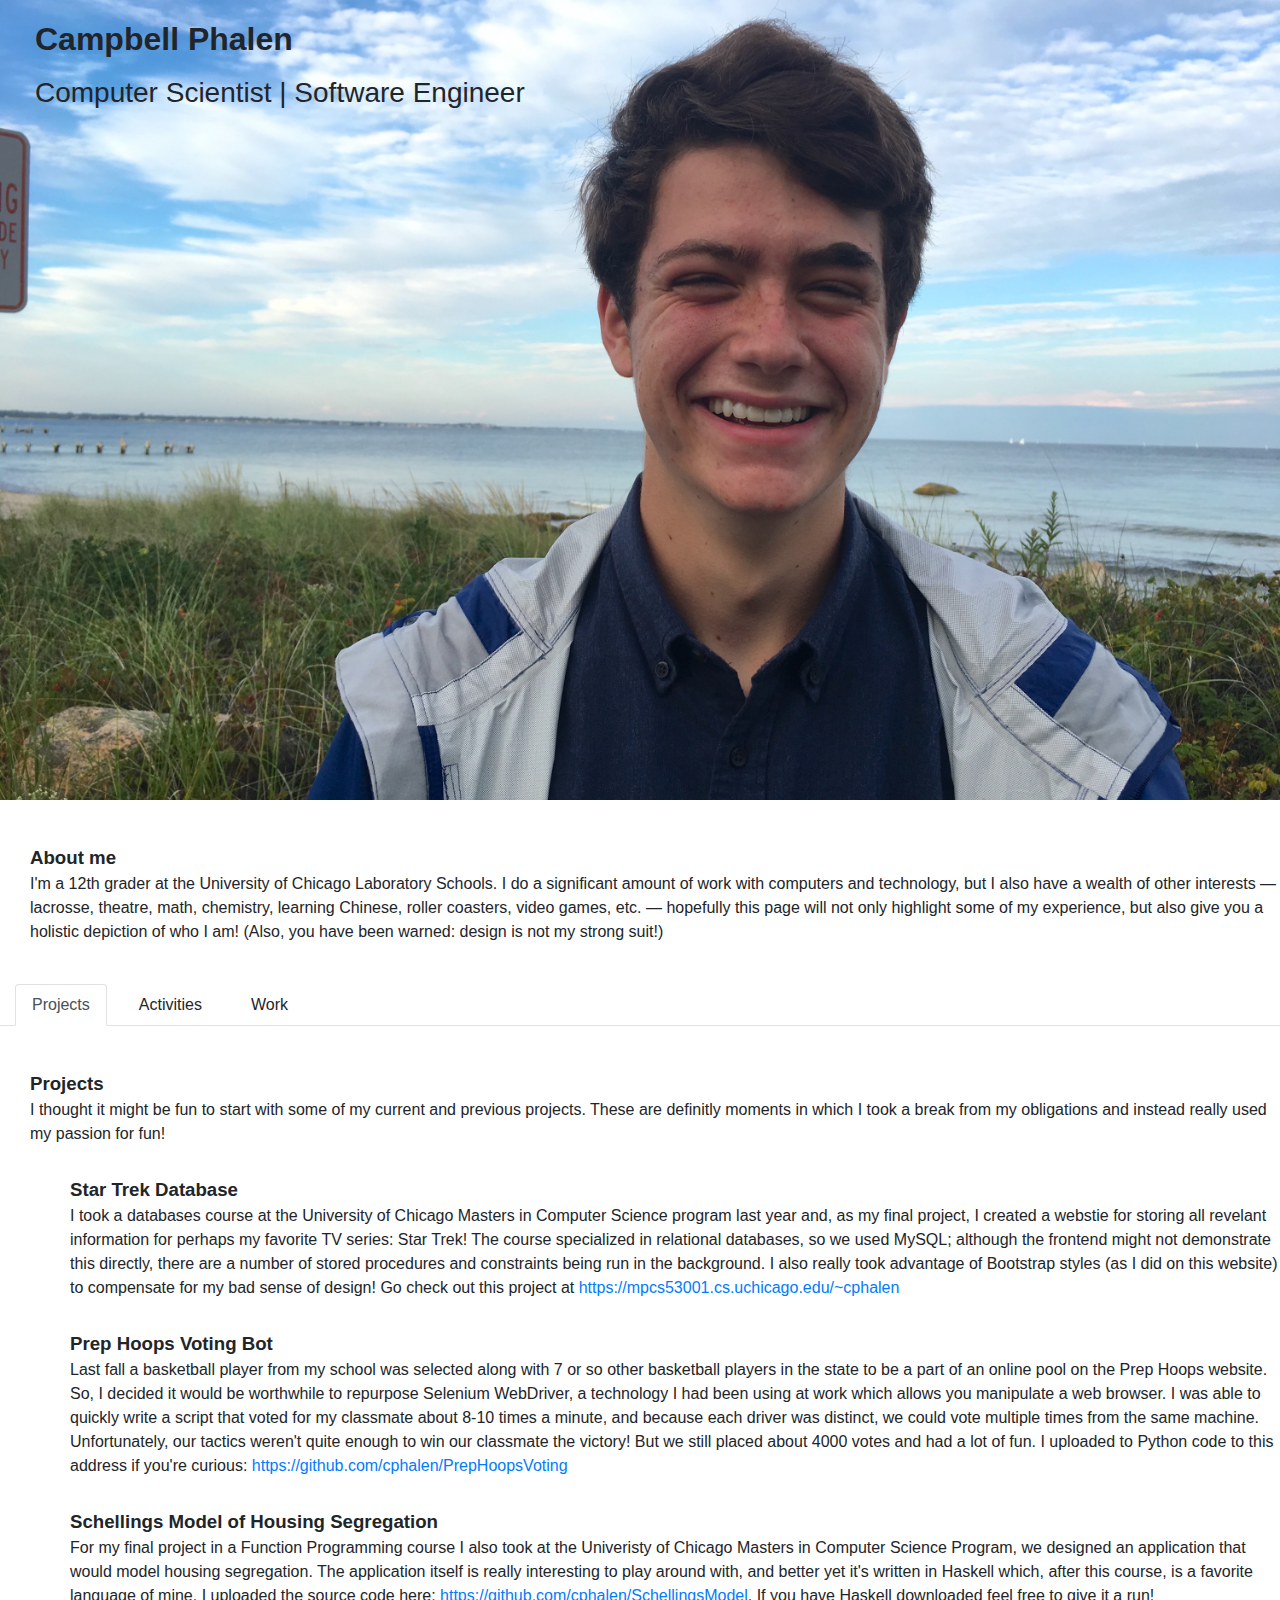
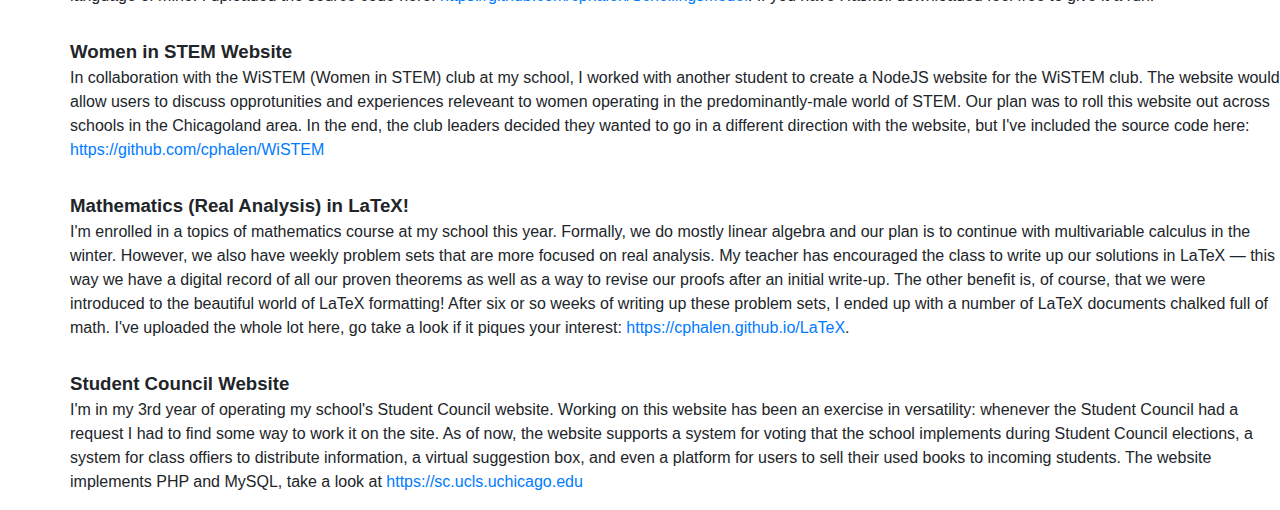
==== index.html @ 5c4080af "Update index.html" ====
<!DOCTYPE html>
<head>
    <link rel="stylesheet" type="text/css" href="./src/styles/css/main.css">
    <!-- Boostrap CDN -->
    <link rel="stylesheet" href="https://maxcdn.bootstrapcdn.com/bootstrap/4.0.0/css/bootstrap.min.css" integrity="sha384-Gn5384xqQ1aoWXA+058RXPxPg6fy4IWvTNh0E263XmFcJlSAwiGgFAW/dAiS6JXm" crossorigin="anonymous">
    <!-- Over-the-top favicon specifications -->
    <link rel="apple-touch-icon" sizes="57x57" href="src/images/favicon/apple-icon-57x57.png">
    <link rel="apple-touch-icon" sizes="60x60" href="src/images/favicon/apple-icon-60x60.png">
    <link rel="apple-touch-icon" sizes="72x72" href="src/images/favicon/apple-icon-72x72.png">
    <link rel="apple-touch-icon" sizes="76x76" href="src/images/favicon/apple-icon-76x76.png">
    <link rel="apple-touch-icon" sizes="114x114" href="src/images/favicon/apple-icon-114x114.png">
    <link rel="apple-touch-icon" sizes="120x120" href="src/images/favicon/apple-icon-120x120.png">
    <link rel="apple-touch-icon" sizes="144x144" href="src/images/favicon/apple-icon-144x144.png">
    <link rel="apple-touch-icon" sizes="152x152" href="src/images/favicon/apple-icon-152x152.png">
    <link rel="apple-touch-icon" sizes="180x180" href="src/images/favicon/apple-icon-180x180.png">
    <link rel="icon" type="image/png" sizes="192x192"  href="src/images/favicon/android-icon-192x192.png">
    <link rel="icon" type="image/png" sizes="32x32" href="src/images/favicon/favicon-32x32.png">
    <link rel="icon" type="image/png" sizes="96x96" href="src/images/favicon/favicon-96x96.png">
    <link rel="icon" type="image/png" sizes="16x16" href="src/images/favicon/favicon-16x16.png">
    <link rel="manifest" href="src/images/favicon/manifest.json">
    <meta name="msapplication-TileColor" content="#ffffff">
    <meta name="msapplication-TileImage" content="src/images/favicon/ms-icon-144x144.png">
    <meta name="theme-color" content="#ffffff">
    <title>Campbell Phalen</title>
</head>
<body>
    <section class="intro">
        <h2>Campbell Phalen</h2>
        <h3>Computer Scientist | Software Engineer</h3>
    </section>
    <br>
    <section class="bio">
        <header>About me</header>
        <p>I'm a 12th grader at the University of Chicago Laboratory Schools. I do a significant amount of work with computers and technology, but I also have a wealth of other interests &mdash; lacrosse, theatre, math, chemistry, learning Chinese, roller coasters, video games, etc. &mdash; hopefully this page will not only highlight some of my experience, but also give you a holistic depiction of who I am! (Also, you have been warned: design is not my strong suit!)</p>
    </section>
    <br>
    <ul class="nav nav-tabs">
        <li class="nav-item">
            <a class="nav-link active Projects-button" onclick="setState('Projects')">Projects</a>
        </li>
        <li class="nav-item">
            <a class="nav-link Activities-button" onclick="setState('Activities')">Activities</a>
        </li>
        <li class="nav-item">
            <a class="nav-link Work-button" onclick="setState('Work')">Work</a>
        </li>
    </ul>
    <br>
    <section class="Projects">
        <header>Projects</header>
        <p>I thought it might be fun to start with some of my current and previous projects. These are definitly moments in which I took a break from my obligations and instead really used my passion for fun!</p>
        <ul>
            <li>
                <header>Star Trek Database</header>
                <p>I took a databases course at the University of Chicago Masters in Computer Science program last year and, as my final project, I created a webstie for storing all revelant information for perhaps my favorite TV series: Star Trek! The course specialized in relational databases, so we used MySQL; although the frontend might not demonstrate this directly, there are a number of stored procedures and constraints being run in the background. I also really took advantage of Bootstrap styles (as I did on this website) to compensate for my bad sense of design! Go check out this project at <a href="http://mpcs53001.cs.uchicago.edu/~cphalen">https://mpcs53001.cs.uchicago.edu/~cphalen</a></p>
            </li>
            <li>
                <header>Prep Hoops Voting Bot</header>
                <p>Last fall a basketball player from my school was selected along with 7 or so other basketball players in the state to be a part of an online pool on the Prep Hoops website. So, I decided it would be worthwhile to repurpose Selenium WebDriver, a technology I had been using at work which allows you manipulate a web browser. I was able to quickly write a script that voted for my classmate about 8-10 times a minute, and because each driver was distinct, we could vote multiple times from the same machine. Unfortunately, our tactics weren't quite enough to win our classmate the victory! But we still placed about 4000 votes and had a lot of fun. I uploaded to Python code to this address if you're curious: <a href="https://github.com/cphalen/PrepHoopsVoting">https://github.com/cphalen/PrepHoopsVoting</a></p>
            </li>
            <li>
                <header>Schellings Model of Housing Segregation</header>
                <p>For my final project in a Function Programming course I also took at the Univeristy of Chicago Masters in Computer Science Program, we designed an application that would model housing segregation. The application itself is really interesting to play around with, and better yet it's written in Haskell which, after this course, is a favorite language of mine. I uploaded the source code here: <a href="https://github.com/cphalen/SchellingsModel">https://github.com/cphalen/SchellingsModel</a>. If you have Haskell downloaded feel free to give it a run!</p>
            </li>
            <li>
                <header>Women in STEM Website</header>
                <p>In collaboration with the WiSTEM (Women in STEM) club at my school, I worked with another student to create a NodeJS website for the WiSTEM club. The website would allow users to discuss opprotunities and experiences releveant to women operating in the predominantly-male world of STEM. Our plan was to roll this website out across schools in the Chicagoland area. In the end, the club leaders decided they wanted to go in a different direction with the website, but I've included the source code here: <a href="https://github.com/cphalen/WiSTEM">https://github.com/cphalen/WiSTEM</a></p>
            </li>
            <li>
                <header>Mathematics (Real Analysis) in LaTeX!</header>
                <p>I'm enrolled in a topics of mathematics course at my school this year. Formally, we do mostly linear algebra and our plan is to continue with multivariable calculus in the winter. However, we also have weekly problem sets that are more focused on real analysis. My teacher has encouraged the class to write up our solutions in LaTeX &mdash; this way we have a digital record of all our proven theorems as well as a way to revise our proofs after an initial write-up. The other benefit is, of course, that we were introduced to the beautiful world of LaTeX formatting! After six or so weeks of writing up these problem sets, I ended up with a number of LaTeX documents chalked full of math. I've uploaded the whole lot here, go take a look if it piques your interest: <a href="https://cphalen.github.io/LaTeX">https://cphalen.github.io/LaTeX</a>.</p>
            </li>
            <li>
                <header>Student Council Website</header>
                <p>I'm in my 3rd year of operating my school's Student Council website. Working on this website has been an exercise in versatility: whenever the Student Council had a request I had to find some way to work it on the site. As of now, the website supports a system for voting that the school implements during Student Council elections, a system for class offiers to distribute information, a virtual suggestion box, and even a platform for users to sell their used books to incoming students. The website implements PHP and MySQL, take a look at <a href="https://sc.ucls.uchicago.edu">https://sc.ucls.uchicago.edu</a></p>
            </li>
        </ul>
    </section>

    <section class="Activities">
        <header>Activities</header>
        <p>If you're interested in what I spend my time doing when I'm not in the classroom or in the office, here's a short rundown.</p>
        <ul>
            <li>
                <header>Lacorsse</header>
                <p>I've been a fairly serious lacrosse player since 2nd grade &mdash; that's 10+ years now! I played the sport for probably 4 years before realizing that I wanted to play the position of goalie. I think my interest in being a goalie started when my coach mentioend that it's a lot less running. What I hadn't realized at the time was that playing goalie in lacrosse is basically an open invitation to have rubber balls be thrown at you at 80 mph without altogether that much protection. I had a couple bouts where I thoguht maybe lacrosse goalie wasn't for me, but I'm really glad I stuck with it. Ever since I began high school I started playing with a fairly competitive team. The practices are held 90 minutes away from my home, but it's worth the drive to play with some of the best players in the state of Illinois. We travel nationally and try to make a name for lacrosse in the Midewst. I think easily my favorite part of the sport is plying with a group of really talanted kids who support one another on and off the field. I mean that quite literally: I've spend a lot of hours helping my teammates finish math homework and study for the ACT!</p>
            </li>
            <li>
                <header>Theatre</header>
                <p>Theatre isn't something people normally expect from me. I have a lot of basis in STEM in almost every faccet of my life, however the arts still hold a special place in my heart. I grew up watching my brother perform in shows, and I always just loved being in the theater. This is why I started lights crew in 6th grade. I had originally intended on acting, but I was too nervous. It took me up until junior year to actually step on stage. As an 11th grader I finally felt confident enough to perform, and I played the lead male role of Doctor Seward in Dracula. However, I don't want to undermine lights crew. If I had to pick, I would say lights crew is really what draws me to theatre. It's a trade I've had to develope over almost 6 years now, and it's something that's a really big part of my identity. I'm definitly not naturally gifted in the relam of design, but after numerous botched lighting designs and mistimed cues, I eventually found my way. Now, I'm one of the lights masters, and I am responsible for training a new generation of lights crew memebrs! All of which have quickly become more talanted than I!</p>
            </li>
            <li>
                <header>Movies</header>
                <p>I know this isn't quite an activity, but I don't think anyone could truly know me if they didn't have first hand experience with my passion for (both good and bad) filmmaking. I've never made my own movies, but I have always had a lot of respect for people who do. I think the medium is a really real and visceral way to protray experiences, emotions, and memories. I've collected a number of miscellaneous quotes from who-knows how many movies over the years. Some of my favorite are 2009's Star Trek when Captain Pike tells Kirk "your father was the captain of a starship for 10 minutes and saved 700 lives, I dare you to do better" or in The Immitation Game when Joan Clarke tells Allen Turing "if you wish you could have been normal... I can promise you I do not. The world is an infinitely better place precisely because you weren't." I've managed to place nerdy references to HAL 9000, Morpheus, Cobb and others all throughout my life &mdash; I simply wouldn't have it any other way!</p>
            </li>
        </ul>
    </section>

    <section class="Work">
        <header>Work</header>
        <p>I would just like to underscore a few of my working experiences! I've worked with a number of really interesting people a couple of really interesting places. If you'd like more of a "TL;DR" you can absolutely take a look at my resume (formatted in LaTeX!): <a href="https://cphalen.github.io/resume.pdf">https://cphalen.github.io/resume.pdf</a></p>
        <ul>
            <li>
                <header>Citadel, LLC</header>
                <p>I was a software engineering intern for two consecutive summers at Citadel. I worked with professionals at the firm and was given real work. In my first summer I worked 7 weeks 8am-6pm on Gloal Quantitative Strategies &mdash; this is the larger long term equities trading team. I developed software that consolidated tasks and simulations running on a number of servers and displayed data in a single dashboard. I was invited back for a second year and worked with the Core Reporting team. With Core Reporting I built software that tracked discontinuties between market and in-house historical trade data. If I were to sum up the entire experience, I think the people were the most important part. I was able to work alongside some really expert and experienced developers. They had not only a lot of wisdom to share, but were also very welcoming, humorous, and a lot of fun to work with.</p>
            </li>
            <li>
                <header>Starchup</header>
                <p>This was my first ever working experience. I always like to tell the the story that I was made fun of for not being able to drive! When I started working at Starchup I was 15. I spent about 10 weeks working with this 6-person company the summer after my Freshman year. There was a lot that was new to me, but I was fortunate in that I was assigned real work; I spent the majority of the summer designing an end-to-end testing suite for the company's main product. Doing real work was really a formative experience because it allowed me to really value my work for the first time. The company's product was essentailly Uber for dry cleaning, unfortuntely the company has gone under, but I am very thankful to the people there for welcoming me into the work force for the very first time. </p>
            </li>
            <li>
                <header>Carbonless Community</header>
                <p>I currently work as the CTO for a 3-person company called Carbonless Community. I was approached by a parent in my high school community to help promote clean energy usage. Alongside a few other high school programmers we assembled a professional-grade website advocating for green energy practices. We also wrote reverse energy auction software for low-price energy procurement. Finally we present ComeEd sales metrics in a cohesive manner (which is harder than you might expect! ComEd really doesn't want you to know how much everyone is paying for their energy!).</p>
            </li>
            <li>
                <header>Other</header>
                <p>I have some other intresting work experiences, mostly at startups. I currently work with a company in the insurance sector called Purple Ant that is designing IOT sensors to protect home owners. I also worked previously with a company called Waaves that was based out of University of Chicago Booth buisness school. Our mission was to make collaboration easier for music producers. We pitched the idea to professors at Booth and admitted to the New Venture Challenge. Here we made it to the final round before being cut! I learned a lot about development as always, but perhaps more importantly I learned a lot about entrepenuerism and buisness marketing.</p>
            </li>
        </ul>
    </section>
</body>
<script src="./src/scripts/main.js"></script>
---- src/styles/css/main.css ----
body section {
  padding-top: 20px;
  padding-left: 30px; }
  body section ul {
    list-style-type: none;
    list-style: none; }
    body section ul li {
      margin-top: 30px; }
  body section header {
    font-weight: bold;
    font-size: 14pt; }
body section.intro {
  height: 800px;
  width: 100%;
  background-image: url("../../images/background-portrait.png");
  background-size: cover; }
body h2 {
  padding-left: 5px;
  font-weight: 600; }
body h3 {
  padding-left: 5px;
  padding-top: 10px; }
body ul.nav.nav-tabs li {
  margin-left: 15px; }

/*# sourceMappingURL=main.css.map */
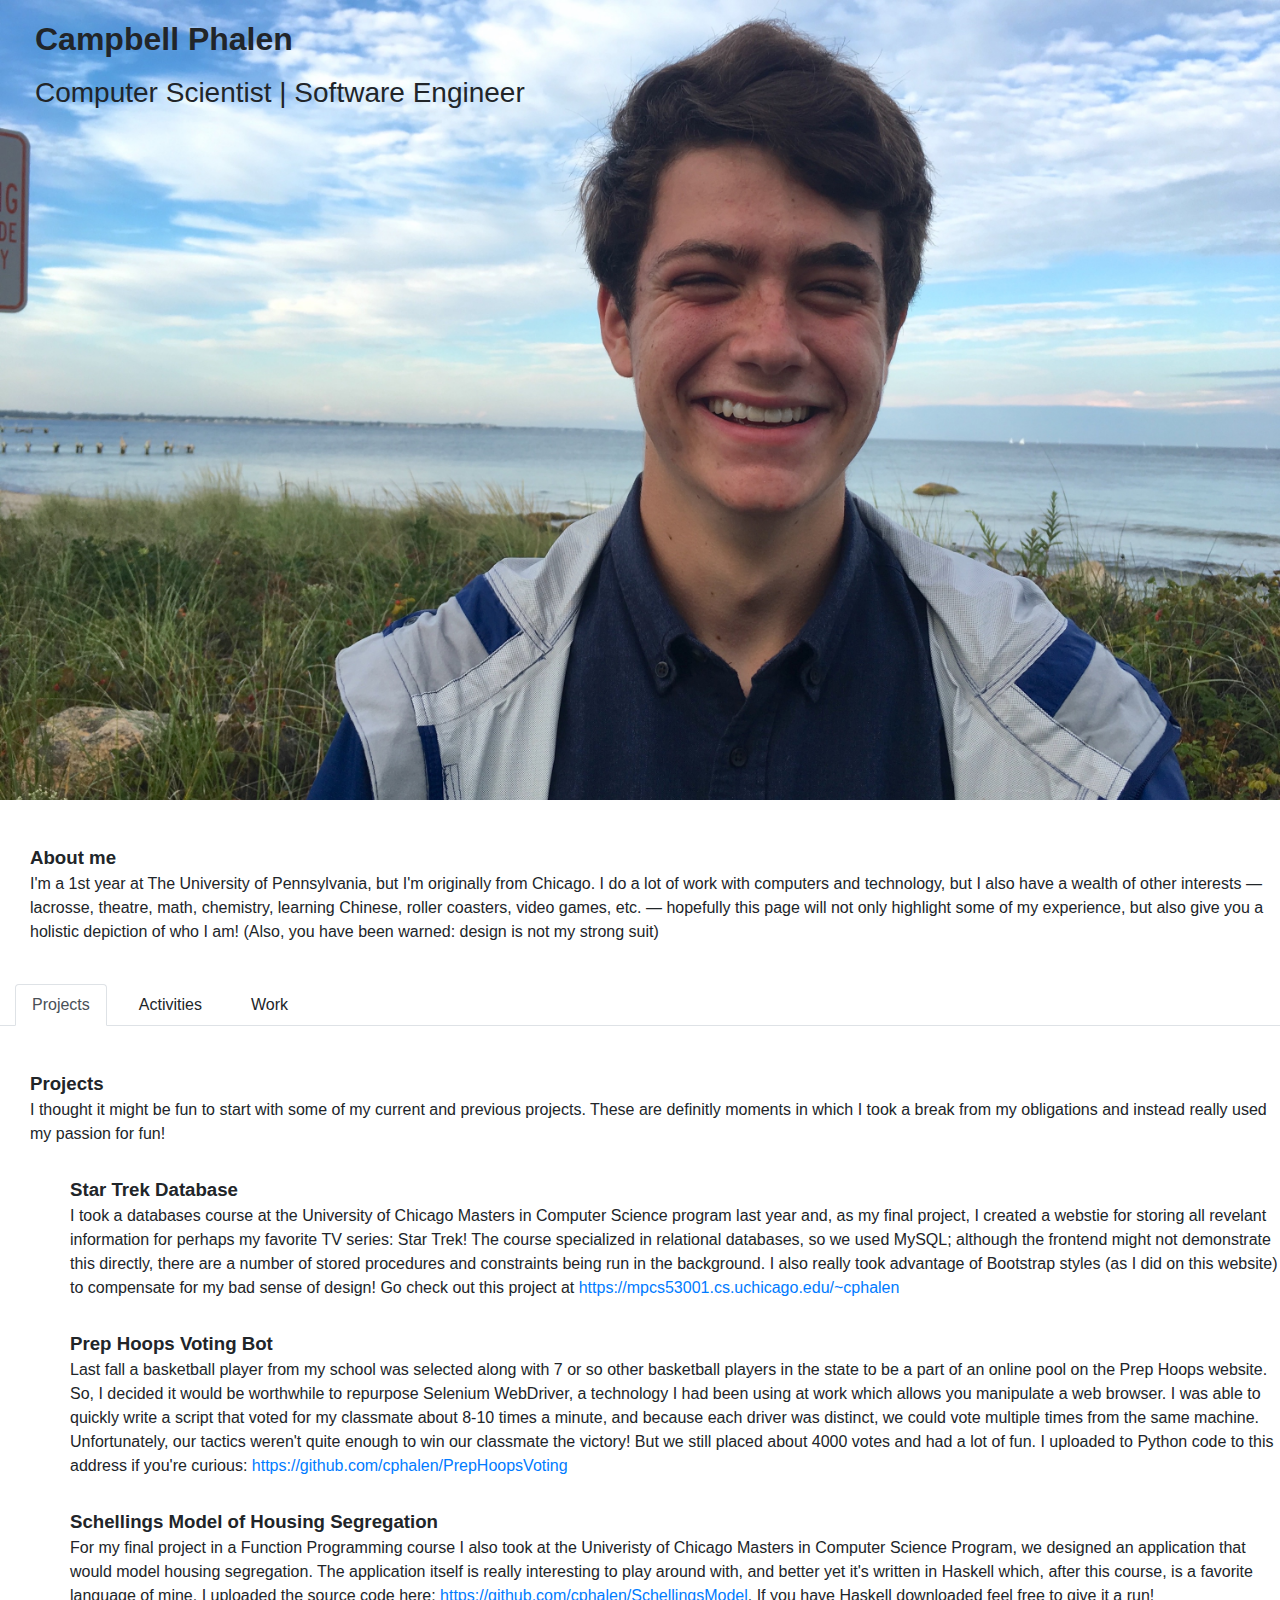
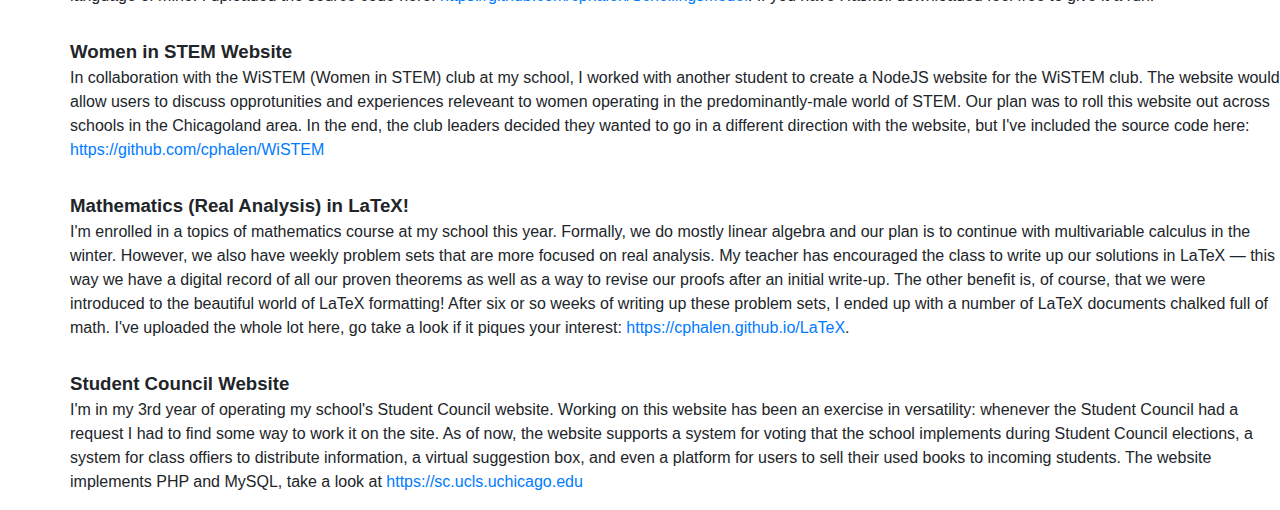
==== commit 95a79c04: "Small update to index" ====
--- a/index.html
+++ b/index.html
@@ -31,7 +31,7 @@
     <br>
     <section class="bio">
         <header>About me</header>
-        <p>I'm a 12th grader at the University of Chicago Laboratory Schools. I do a significant amount of work with computers and technology, but I also have a wealth of other interests &mdash; lacrosse, theatre, math, chemistry, learning Chinese, roller coasters, video games, etc. &mdash; hopefully this page will not only highlight some of my experience, but also give you a holistic depiction of who I am! (Also, you have been warned: design is not my strong suit!)</p>
+        <p>I'm a 1st year at The University of Pennsylvania, but I'm originally from Chicago. I do a lot of work with computers and technology, but I also have a wealth of other interests &mdash; lacrosse, theatre, math, chemistry, learning Chinese, roller coasters, video games, etc. &mdash; hopefully this page will not only highlight some of my experience, but also give you a holistic depiction of who I am! (Also, you have been warned: design is not my strong suit)</p>
     </section>
     <br>
     <ul class="nav nav-tabs">
@@ -119,4 +119,7 @@
         </ul>
     </section>
 </body>
+<!-- jQuery CDN -->
+<script src="https://code.jquery.com/jquery-3.3.1.min.js" integrity="sha256-FgpCb/KJQlLNfOu91ta32o/NMZxltwRo8QtmkMRdAu8=" crossorigin="anonymous"></script>
+<!-- custom JS -->
 <script src="./src/scripts/main.js"></script>
--- a/src/styles/css/main.css
+++ b/src/styles/css/main.css
@@ -22,5 +22,29 @@
   padding-top: 10px; }
 body ul.nav.nav-tabs li {
   margin-left: 15px; }
+body section section.row button {
+  margin: 10px; }
+body pre#quoteSpace {
+  display: block;
+  height: 400px;
+  width: 500px;
+  margin-left: auto;
+  margin-right: auto;
+  overflow: scroll;
+  overflow-x: auto;
+  /*
+  To allow for horizontal text wraps
+  */
+  white-space: pre-wrap;
+  white-space: -moz-pre-wrap;
+  white-space: -pre-wrap;
+  white-space: -o-pre-wrap;
+  word-wrap: break-word; }
+body section.shakespeare {
+  padding-top: 3px; }
+  body section.shakespeare section {
+    padding-top: 3px; }
+body select#playSelect {
+  margin-bottom: 10px; }
 
 /*# sourceMappingURL=main.css.map */
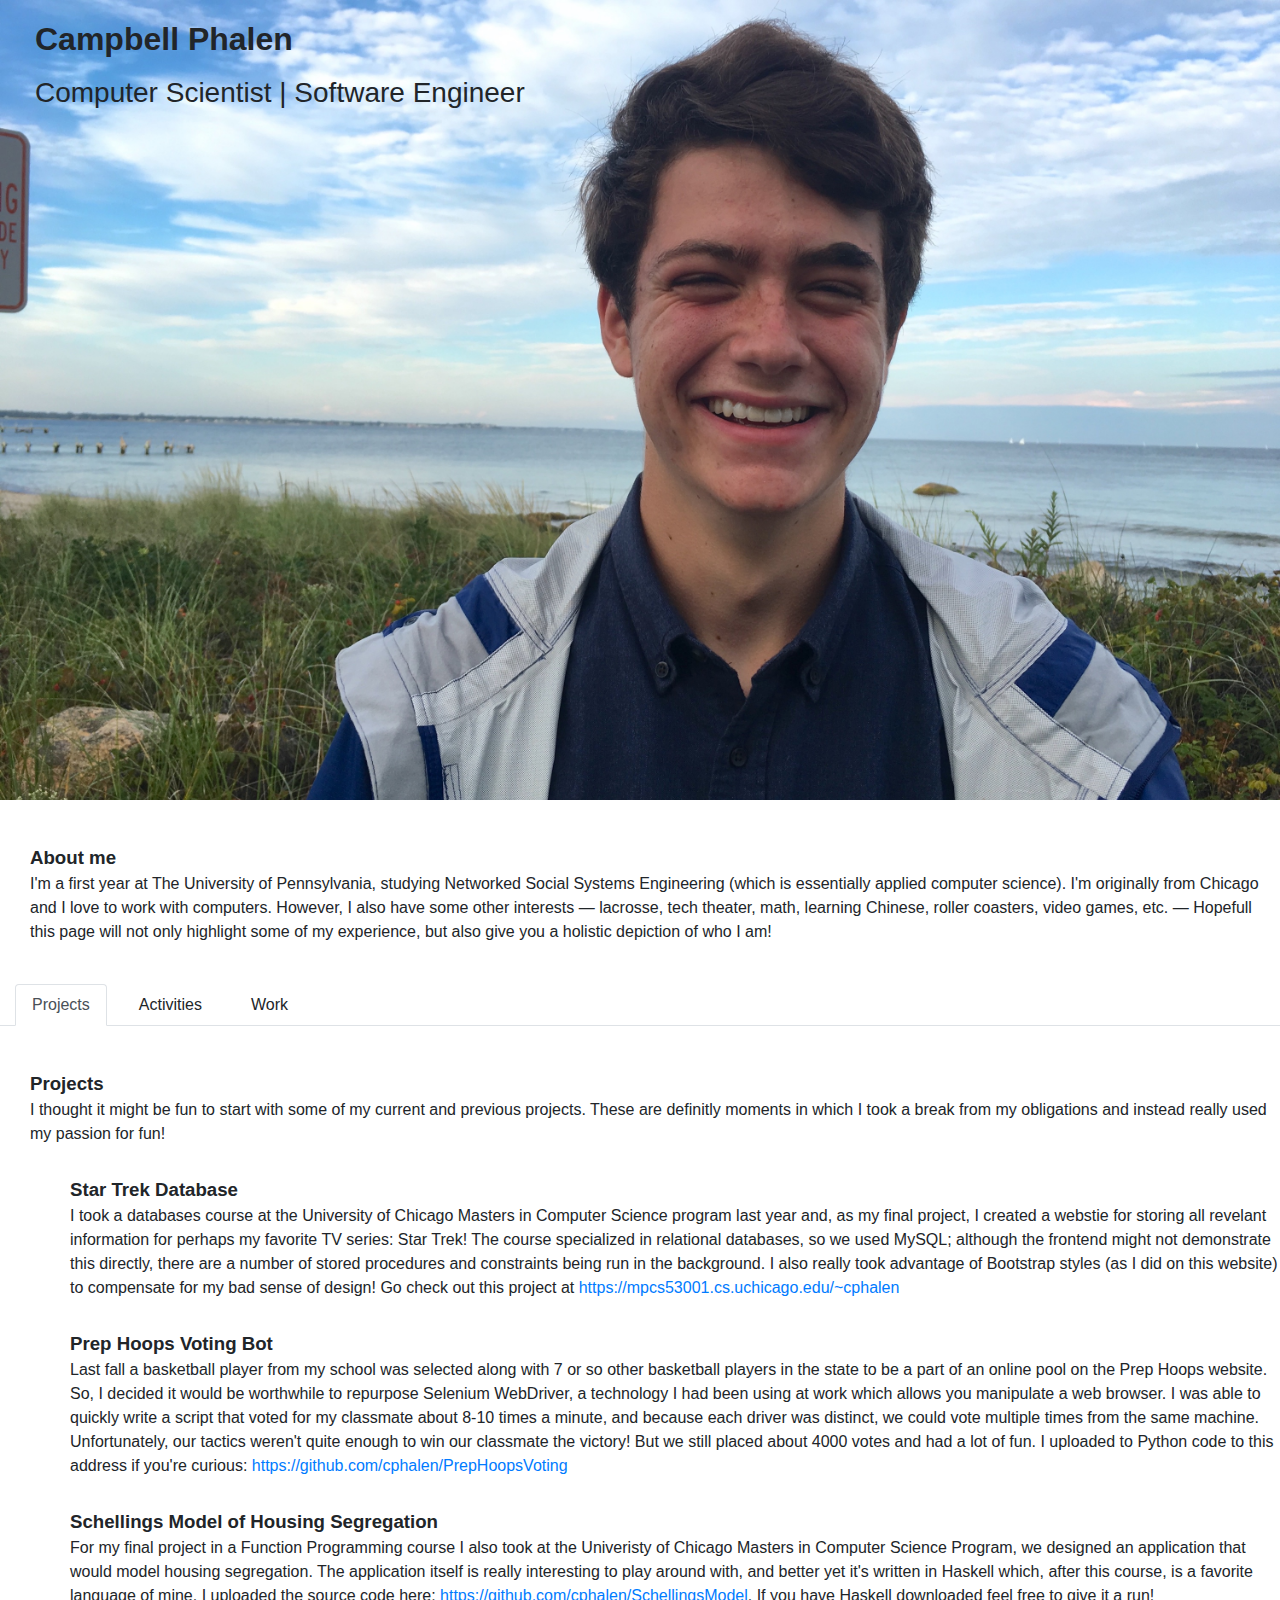
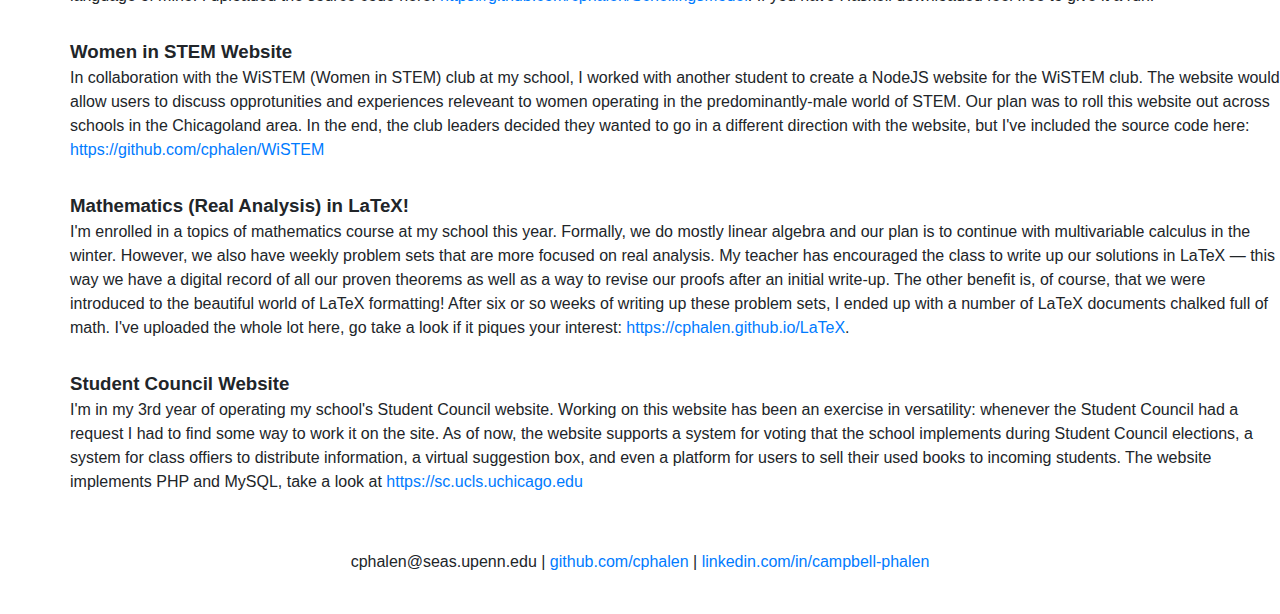
==== commit 9bdfccf1: "New update to homepage -- 11/12/19 -- probably should still update bios" ====
--- a/index.html
+++ b/index.html
@@ -31,7 +31,7 @@
     <br>
     <section class="bio">
         <header>About me</header>
-        <p>I'm a 1st year at The University of Pennsylvania, but I'm originally from Chicago. I do a lot of work with computers and technology, but I also have a wealth of other interests &mdash; lacrosse, theatre, math, chemistry, learning Chinese, roller coasters, video games, etc. &mdash; hopefully this page will not only highlight some of my experience, but also give you a holistic depiction of who I am! (Also, you have been warned: design is not my strong suit)</p>
+        <p>I'm a first year at The University of Pennsylvania, studying Networked Social Systems Engineering (which is essentially applied computer science). I'm originally from Chicago and I love to work with computers. However, I also have some other interests &mdash; lacrosse, tech theater, math, learning Chinese, roller coasters, video games, etc. &mdash; Hopefull this page will not only highlight some of my experience, but also give you a holistic depiction of who I am!</p>
     </section>
     <br>
     <ul class="nav nav-tabs">
@@ -118,6 +118,14 @@
             </li>
         </ul>
     </section>
+
+    <footer class="page-footer font-small blue pt-4">
+      <div class="footer-copyright text-center py-3"> cphalen@seas.upenn.edu | <a href="https://github.com/cphalen">github.com/cphalen</a> | <a href="https://www.linkedin.com/in/campbell-phalen">linkedin.com/in/campbell-phalen</a>
+      </div>
+    </footer>
+
+    <br>
+
 </body>
 <!-- jQuery CDN -->
 <script src="https://code.jquery.com/jquery-3.3.1.min.js" integrity="sha256-FgpCb/KJQlLNfOu91ta32o/NMZxltwRo8QtmkMRdAu8=" crossorigin="anonymous"></script>
--- a/src/styles/css/main.css
+++ b/src/styles/css/main.css
@@ -1,29 +1,38 @@
 body section {
   padding-top: 20px;
-  padding-left: 30px; }
-  body section ul {
-    list-style-type: none;
-    list-style: none; }
-    body section ul li {
-      margin-top: 30px; }
-  body section header {
-    font-weight: bold;
-    font-size: 14pt; }
+  padding-left: 30px;
+}
+body section ul {
+  list-style-type: none;
+  list-style: none;
+}
+body section ul li {
+  margin-top: 30px;
+}
+body section header {
+  font-weight: bold;
+  font-size: 14pt;
+}
 body section.intro {
   height: 800px;
   width: 100%;
   background-image: url("../../images/background-portrait.png");
-  background-size: cover; }
+  background-size: cover;
+}
 body h2 {
   padding-left: 5px;
-  font-weight: 600; }
+  font-weight: 600;
+}
 body h3 {
   padding-left: 5px;
-  padding-top: 10px; }
+  padding-top: 10px;
+}
 body ul.nav.nav-tabs li {
-  margin-left: 15px; }
+  margin-left: 15px;
+}
 body section section.row button {
-  margin: 10px; }
+  margin: 10px;
+}
 body pre#quoteSpace {
   display: block;
   height: 400px;
@@ -39,12 +48,16 @@
   white-space: -moz-pre-wrap;
   white-space: -pre-wrap;
   white-space: -o-pre-wrap;
-  word-wrap: break-word; }
+  word-wrap: break-word;
+}
 body section.shakespeare {
-  padding-top: 3px; }
-  body section.shakespeare section {
-    padding-top: 3px; }
+  padding-top: 3px;
+}
+body section.shakespeare section {
+  padding-top: 3px;
+}
 body select#playSelect {
-  margin-bottom: 10px; }
+  margin-bottom: 10px;
+}
 
 /*# sourceMappingURL=main.css.map */
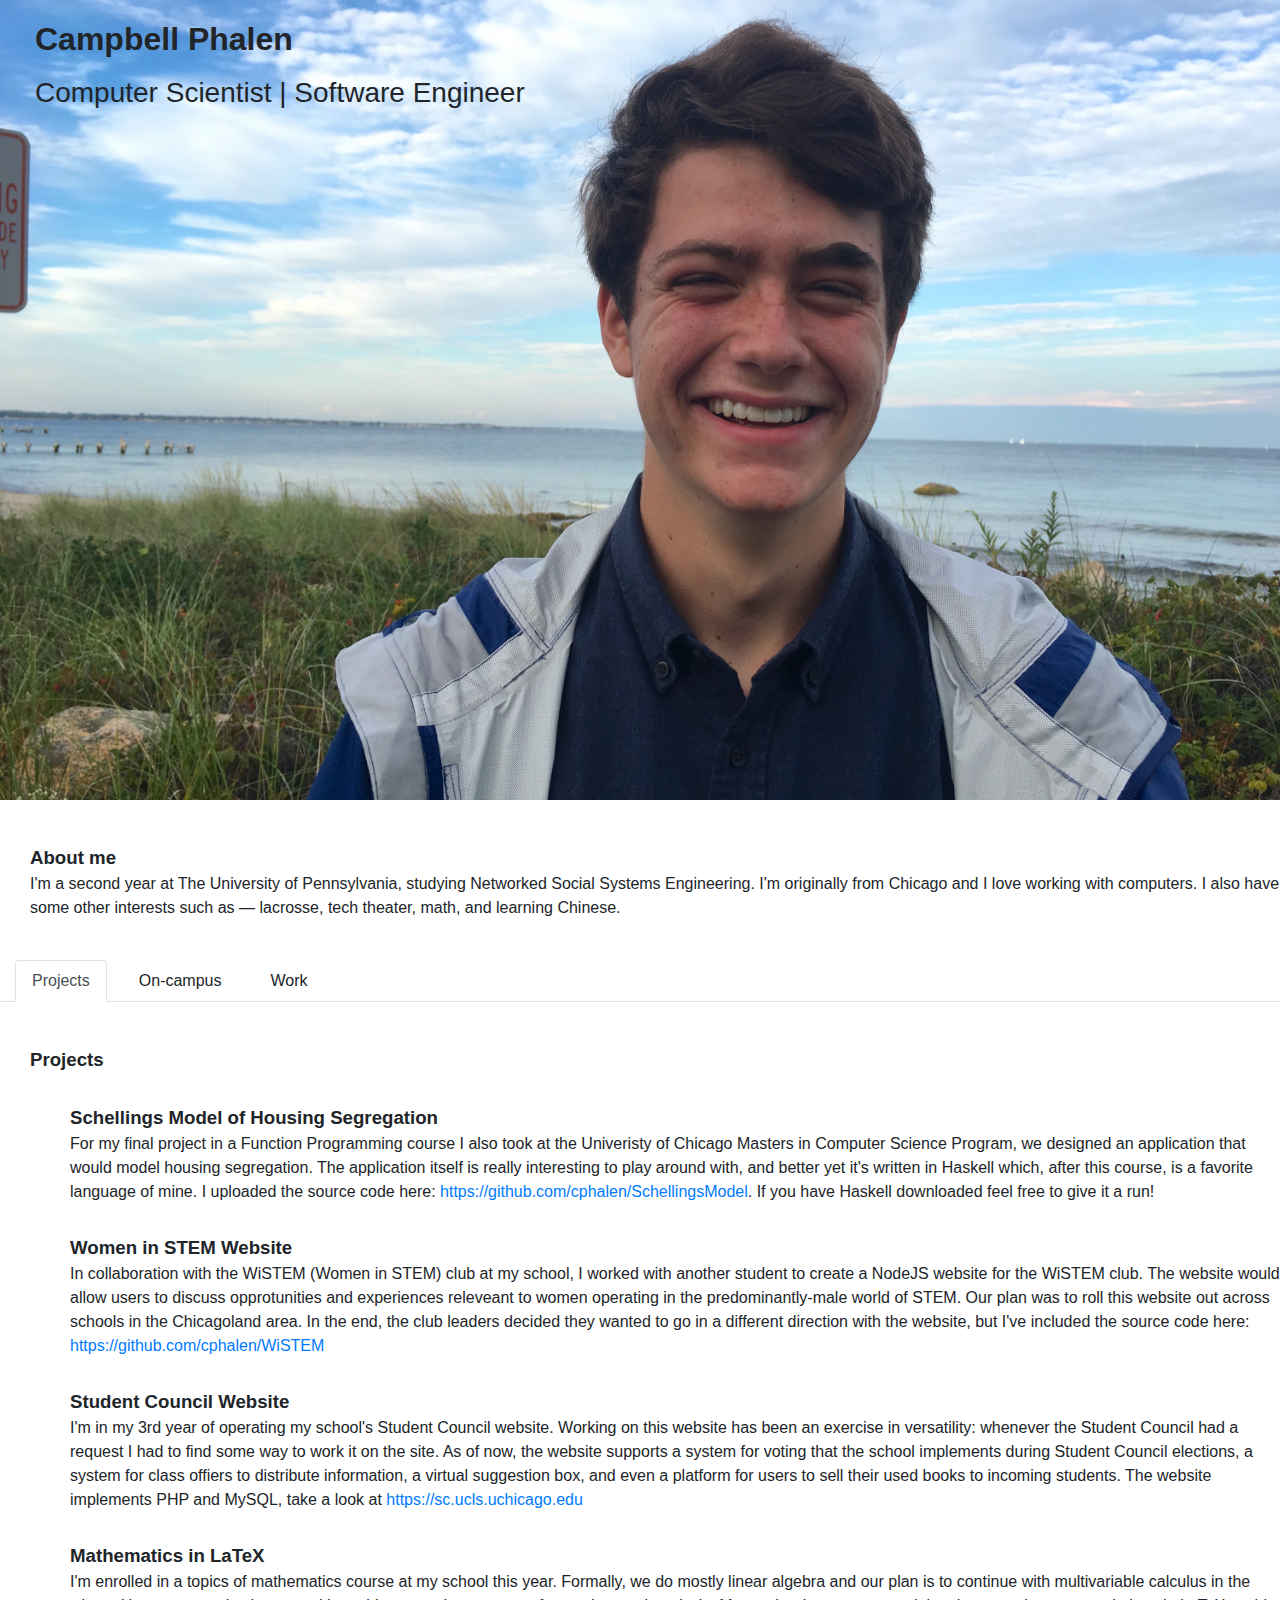
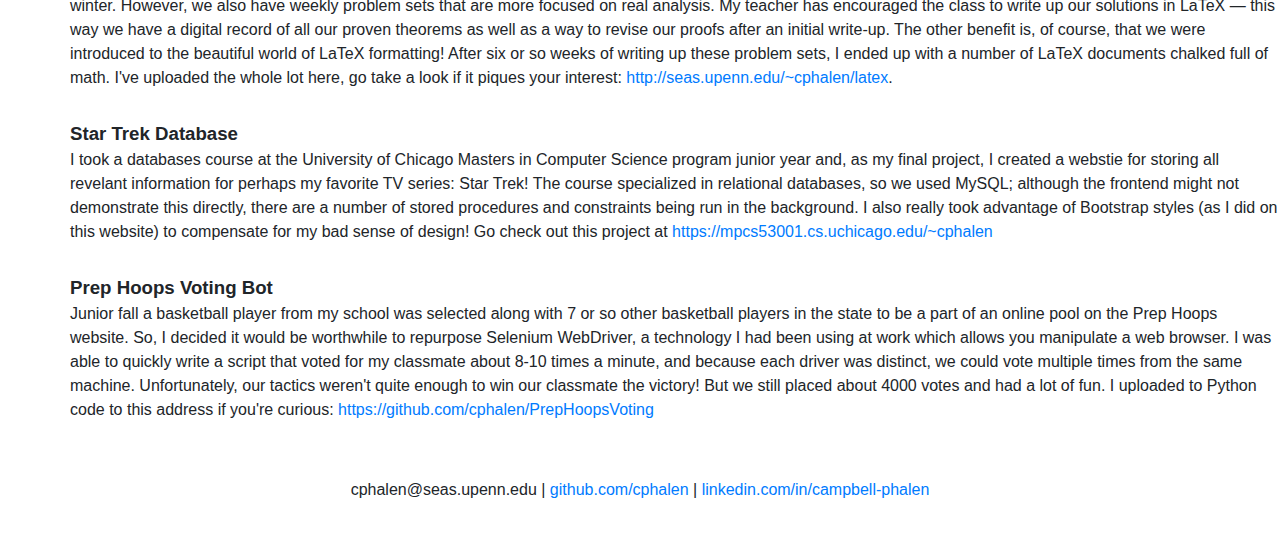
==== commit 0e3e804b: "Minor updates" ====
--- a/index.html
+++ b/index.html
@@ -1,133 +1,369 @@
 <!DOCTYPE html>
+
 <head>
-    <link rel="stylesheet" type="text/css" href="./src/styles/css/main.css">
-    <!-- Boostrap CDN -->
-    <link rel="stylesheet" href="https://maxcdn.bootstrapcdn.com/bootstrap/4.0.0/css/bootstrap.min.css" integrity="sha384-Gn5384xqQ1aoWXA+058RXPxPg6fy4IWvTNh0E263XmFcJlSAwiGgFAW/dAiS6JXm" crossorigin="anonymous">
-    <!-- Over-the-top favicon specifications -->
-    <link rel="apple-touch-icon" sizes="57x57" href="src/images/favicon/apple-icon-57x57.png">
-    <link rel="apple-touch-icon" sizes="60x60" href="src/images/favicon/apple-icon-60x60.png">
-    <link rel="apple-touch-icon" sizes="72x72" href="src/images/favicon/apple-icon-72x72.png">
-    <link rel="apple-touch-icon" sizes="76x76" href="src/images/favicon/apple-icon-76x76.png">
-    <link rel="apple-touch-icon" sizes="114x114" href="src/images/favicon/apple-icon-114x114.png">
-    <link rel="apple-touch-icon" sizes="120x120" href="src/images/favicon/apple-icon-120x120.png">
-    <link rel="apple-touch-icon" sizes="144x144" href="src/images/favicon/apple-icon-144x144.png">
-    <link rel="apple-touch-icon" sizes="152x152" href="src/images/favicon/apple-icon-152x152.png">
-    <link rel="apple-touch-icon" sizes="180x180" href="src/images/favicon/apple-icon-180x180.png">
-    <link rel="icon" type="image/png" sizes="192x192"  href="src/images/favicon/android-icon-192x192.png">
-    <link rel="icon" type="image/png" sizes="32x32" href="src/images/favicon/favicon-32x32.png">
-    <link rel="icon" type="image/png" sizes="96x96" href="src/images/favicon/favicon-96x96.png">
-    <link rel="icon" type="image/png" sizes="16x16" href="src/images/favicon/favicon-16x16.png">
-    <link rel="manifest" href="src/images/favicon/manifest.json">
-    <meta name="msapplication-TileColor" content="#ffffff">
-    <meta name="msapplication-TileImage" content="src/images/favicon/ms-icon-144x144.png">
-    <meta name="theme-color" content="#ffffff">
-    <title>Campbell Phalen</title>
+  <link rel="stylesheet" type="text/css" href="./src/styles/css/main.css" />
+  <!-- Boostrap CDN -->
+  <link
+    rel="stylesheet"
+    href="https://maxcdn.bootstrapcdn.com/bootstrap/4.0.0/css/bootstrap.min.css"
+    integrity="sha384-Gn5384xqQ1aoWXA+058RXPxPg6fy4IWvTNh0E263XmFcJlSAwiGgFAW/dAiS6JXm"
+    crossorigin="anonymous"
+  />
+  <!-- Over-the-top favicon specifications -->
+  <link
+    rel="apple-touch-icon"
+    sizes="57x57"
+    href="src/images/favicon/apple-icon-57x57.png"
+  />
+  <link
+    rel="apple-touch-icon"
+    sizes="60x60"
+    href="src/images/favicon/apple-icon-60x60.png"
+  />
+  <link
+    rel="apple-touch-icon"
+    sizes="72x72"
+    href="src/images/favicon/apple-icon-72x72.png"
+  />
+  <link
+    rel="apple-touch-icon"
+    sizes="76x76"
+    href="src/images/favicon/apple-icon-76x76.png"
+  />
+  <link
+    rel="apple-touch-icon"
+    sizes="114x114"
+    href="src/images/favicon/apple-icon-114x114.png"
+  />
+  <link
+    rel="apple-touch-icon"
+    sizes="120x120"
+    href="src/images/favicon/apple-icon-120x120.png"
+  />
+  <link
+    rel="apple-touch-icon"
+    sizes="144x144"
+    href="src/images/favicon/apple-icon-144x144.png"
+  />
+  <link
+    rel="apple-touch-icon"
+    sizes="152x152"
+    href="src/images/favicon/apple-icon-152x152.png"
+  />
+  <link
+    rel="apple-touch-icon"
+    sizes="180x180"
+    href="src/images/favicon/apple-icon-180x180.png"
+  />
+  <link
+    rel="icon"
+    type="image/png"
+    sizes="192x192"
+    href="src/images/favicon/android-icon-192x192.png"
+  />
+  <link
+    rel="icon"
+    type="image/png"
+    sizes="32x32"
+    href="src/images/favicon/favicon-32x32.png"
+  />
+  <link
+    rel="icon"
+    type="image/png"
+    sizes="96x96"
+    href="src/images/favicon/favicon-96x96.png"
+  />
+  <link
+    rel="icon"
+    type="image/png"
+    sizes="16x16"
+    href="src/images/favicon/favicon-16x16.png"
+  />
+  <link rel="manifest" href="src/images/favicon/manifest.json" />
+  <meta name="msapplication-TileColor" content="#ffffff" />
+  <meta
+    name="msapplication-TileImage"
+    content="src/images/favicon/ms-icon-144x144.png"
+  />
+  <meta name="theme-color" content="#ffffff" />
+  <title>Campbell Phalen</title>
 </head>
+
 <body>
-    <section class="intro">
-        <h2>Campbell Phalen</h2>
-        <h3>Computer Scientist | Software Engineer</h3>
-    </section>
-    <br>
-    <section class="bio">
-        <header>About me</header>
-        <p>I'm a first year at The University of Pennsylvania, studying Networked Social Systems Engineering (which is essentially applied computer science). I'm originally from Chicago and I love to work with computers. However, I also have some other interests &mdash; lacrosse, tech theater, math, learning Chinese, roller coasters, video games, etc. &mdash; Hopefull this page will not only highlight some of my experience, but also give you a holistic depiction of who I am!</p>
-    </section>
-    <br>
-    <ul class="nav nav-tabs">
-        <li class="nav-item">
-            <a class="nav-link active Projects-button" onclick="setState('Projects')">Projects</a>
-        </li>
-        <li class="nav-item">
-            <a class="nav-link Activities-button" onclick="setState('Activities')">Activities</a>
-        </li>
-        <li class="nav-item">
-            <a class="nav-link Work-button" onclick="setState('Work')">Work</a>
-        </li>
+  <section class="intro">
+    <h2>Campbell Phalen</h2>
+    <h3>Computer Scientist | Software Engineer</h3>
+  </section>
+  <br />
+  <section class="bio">
+    <header>About me</header>
+    <p>
+      I'm a second year at The University of Pennsylvania, studying Networked
+      Social Systems Engineering. I'm originally from Chicago and I love working
+      with computers. I also have some other interests such as &mdash; lacrosse,
+      tech theater, math, and learning Chinese.
+    </p>
+  </section>
+  <br />
+  <ul class="nav nav-tabs">
+    <li class="nav-item">
+      <a class="nav-link active Projects-button" onclick="setState('Projects')"
+        >Projects</a
+      >
+    </li>
+    <li class="nav-item">
+      <a class="nav-link Activities-button" onclick="setState('Activities')"
+        >On-campus</a
+      >
+    </li>
+    <li class="nav-item">
+      <a class="nav-link Work-button" onclick="setState('Work')">Work</a>
+    </li>
+  </ul>
+  <br />
+  <section class="Projects">
+    <header>Projects</header>
+    <ul>
+      <li>
+        <header>Schellings Model of Housing Segregation</header>
+        <p>
+          For my final project in a Function Programming course I also took at
+          the Univeristy of Chicago Masters in Computer Science Program, we
+          designed an application that would model housing segregation. The
+          application itself is really interesting to play around with, and
+          better yet it's written in Haskell which, after this course, is a
+          favorite language of mine. I uploaded the source code here:
+          <a href="https://github.com/cphalen/SchellingsModel"
+            >https://github.com/cphalen/SchellingsModel</a
+          >. If you have Haskell downloaded feel free to give it a run!
+        </p>
+      </li>
+      <li>
+        <header>Women in STEM Website</header>
+        <p>
+          In collaboration with the WiSTEM (Women in STEM) club at my school, I
+          worked with another student to create a NodeJS website for the WiSTEM
+          club. The website would allow users to discuss opprotunities and
+          experiences releveant to women operating in the predominantly-male
+          world of STEM. Our plan was to roll this website out across schools in
+          the Chicagoland area. In the end, the club leaders decided they wanted
+          to go in a different direction with the website, but I've included the
+          source code here:
+          <a href="https://github.com/cphalen/WiSTEM"
+            >https://github.com/cphalen/WiSTEM</a
+          >
+        </p>
+      </li>
+      <li>
+        <header>Student Council Website</header>
+        <p>
+          I'm in my 3rd year of operating my school's Student Council website.
+          Working on this website has been an exercise in versatility: whenever
+          the Student Council had a request I had to find some way to work it on
+          the site. As of now, the website supports a system for voting that the
+          school implements during Student Council elections, a system for class
+          offiers to distribute information, a virtual suggestion box, and even
+          a platform for users to sell their used books to incoming students.
+          The website implements PHP and MySQL, take a look at
+          <a href="https://sc.ucls.uchicago.edu"
+            >https://sc.ucls.uchicago.edu</a
+          >
+        </p>
+      </li>
+      <li>
+        <header>Mathematics in LaTeX</header>
+        <p>
+          I'm enrolled in a topics of mathematics course at my school this year.
+          Formally, we do mostly linear algebra and our plan is to continue with
+          multivariable calculus in the winter. However, we also have weekly
+          problem sets that are more focused on real analysis. My teacher has
+          encouraged the class to write up our solutions in LaTeX &mdash; this
+          way we have a digital record of all our proven theorems as well as a
+          way to revise our proofs after an initial write-up. The other benefit
+          is, of course, that we were introduced to the beautiful world of LaTeX
+          formatting! After six or so weeks of writing up these problem sets, I
+          ended up with a number of LaTeX documents chalked full of math. I've
+          uploaded the whole lot here, go take a look if it piques your
+          interest:
+          <a href="http://seas.upenn.edu/~cphalen/latex"
+            >http://seas.upenn.edu/~cphalen/latex</a
+          >.
+        </p>
+      </li>
+      <li>
+        <header>Star Trek Database</header>
+        <p>
+          I took a databases course at the University of Chicago Masters in
+          Computer Science program junior year and, as my final project, I
+          created a webstie for storing all revelant information for perhaps my
+          favorite TV series: Star Trek! The course specialized in relational
+          databases, so we used MySQL; although the frontend might not
+          demonstrate this directly, there are a number of stored procedures and
+          constraints being run in the background. I also really took advantage
+          of Bootstrap styles (as I did on this website) to compensate for my
+          bad sense of design! Go check out this project at
+          <a href="http://mpcs53001.cs.uchicago.edu/~cphalen"
+            >https://mpcs53001.cs.uchicago.edu/~cphalen</a
+          >
+        </p>
+      </li>
+      <li>
+        <header>Prep Hoops Voting Bot</header>
+        <p>
+          Junior fall a basketball player from my school was selected along with
+          7 or so other basketball players in the state to be a part of an
+          online pool on the Prep Hoops website. So, I decided it would be
+          worthwhile to repurpose Selenium WebDriver, a technology I had been
+          using at work which allows you manipulate a web browser. I was able to
+          quickly write a script that voted for my classmate about 8-10 times a
+          minute, and because each driver was distinct, we could vote multiple
+          times from the same machine. Unfortunately, our tactics weren't quite
+          enough to win our classmate the victory! But we still placed about
+          4000 votes and had a lot of fun. I uploaded to Python code to this
+          address if you're curious:
+          <a href="https://github.com/cphalen/PrepHoopsVoting"
+            >https://github.com/cphalen/PrepHoopsVoting</a
+          >
+        </p>
+      </li>
     </ul>
-    <br>
-    <section class="Projects">
-        <header>Projects</header>
-        <p>I thought it might be fun to start with some of my current and previous projects. These are definitly moments in which I took a break from my obligations and instead really used my passion for fun!</p>
-        <ul>
-            <li>
-                <header>Star Trek Database</header>
-                <p>I took a databases course at the University of Chicago Masters in Computer Science program last year and, as my final project, I created a webstie for storing all revelant information for perhaps my favorite TV series: Star Trek! The course specialized in relational databases, so we used MySQL; although the frontend might not demonstrate this directly, there are a number of stored procedures and constraints being run in the background. I also really took advantage of Bootstrap styles (as I did on this website) to compensate for my bad sense of design! Go check out this project at <a href="http://mpcs53001.cs.uchicago.edu/~cphalen">https://mpcs53001.cs.uchicago.edu/~cphalen</a></p>
-            </li>
-            <li>
-                <header>Prep Hoops Voting Bot</header>
-                <p>Last fall a basketball player from my school was selected along with 7 or so other basketball players in the state to be a part of an online pool on the Prep Hoops website. So, I decided it would be worthwhile to repurpose Selenium WebDriver, a technology I had been using at work which allows you manipulate a web browser. I was able to quickly write a script that voted for my classmate about 8-10 times a minute, and because each driver was distinct, we could vote multiple times from the same machine. Unfortunately, our tactics weren't quite enough to win our classmate the victory! But we still placed about 4000 votes and had a lot of fun. I uploaded to Python code to this address if you're curious: <a href="https://github.com/cphalen/PrepHoopsVoting">https://github.com/cphalen/PrepHoopsVoting</a></p>
-            </li>
-            <li>
-                <header>Schellings Model of Housing Segregation</header>
-                <p>For my final project in a Function Programming course I also took at the Univeristy of Chicago Masters in Computer Science Program, we designed an application that would model housing segregation. The application itself is really interesting to play around with, and better yet it's written in Haskell which, after this course, is a favorite language of mine. I uploaded the source code here: <a href="https://github.com/cphalen/SchellingsModel">https://github.com/cphalen/SchellingsModel</a>. If you have Haskell downloaded feel free to give it a run!</p>
-            </li>
-            <li>
-                <header>Women in STEM Website</header>
-                <p>In collaboration with the WiSTEM (Women in STEM) club at my school, I worked with another student to create a NodeJS website for the WiSTEM club. The website would allow users to discuss opprotunities and experiences releveant to women operating in the predominantly-male world of STEM. Our plan was to roll this website out across schools in the Chicagoland area. In the end, the club leaders decided they wanted to go in a different direction with the website, but I've included the source code here: <a href="https://github.com/cphalen/WiSTEM">https://github.com/cphalen/WiSTEM</a></p>
-            </li>
-            <li>
-                <header>Mathematics (Real Analysis) in LaTeX!</header>
-                <p>I'm enrolled in a topics of mathematics course at my school this year. Formally, we do mostly linear algebra and our plan is to continue with multivariable calculus in the winter. However, we also have weekly problem sets that are more focused on real analysis. My teacher has encouraged the class to write up our solutions in LaTeX &mdash; this way we have a digital record of all our proven theorems as well as a way to revise our proofs after an initial write-up. The other benefit is, of course, that we were introduced to the beautiful world of LaTeX formatting! After six or so weeks of writing up these problem sets, I ended up with a number of LaTeX documents chalked full of math. I've uploaded the whole lot here, go take a look if it piques your interest: <a href="https://cphalen.github.io/LaTeX">https://cphalen.github.io/LaTeX</a>.</p>
-            </li>
-            <li>
-                <header>Student Council Website</header>
-                <p>I'm in my 3rd year of operating my school's Student Council website. Working on this website has been an exercise in versatility: whenever the Student Council had a request I had to find some way to work it on the site. As of now, the website supports a system for voting that the school implements during Student Council elections, a system for class offiers to distribute information, a virtual suggestion box, and even a platform for users to sell their used books to incoming students. The website implements PHP and MySQL, take a look at <a href="https://sc.ucls.uchicago.edu">https://sc.ucls.uchicago.edu</a></p>
-            </li>
-        </ul>
-    </section>
-
-    <section class="Activities">
-        <header>Activities</header>
-        <p>If you're interested in what I spend my time doing when I'm not in the classroom or in the office, here's a short rundown.</p>
-        <ul>
-            <li>
-                <header>Lacorsse</header>
-                <p>I've been a fairly serious lacrosse player since 2nd grade &mdash; that's 10+ years now! I played the sport for probably 4 years before realizing that I wanted to play the position of goalie. I think my interest in being a goalie started when my coach mentioend that it's a lot less running. What I hadn't realized at the time was that playing goalie in lacrosse is basically an open invitation to have rubber balls be thrown at you at 80 mph without altogether that much protection. I had a couple bouts where I thoguht maybe lacrosse goalie wasn't for me, but I'm really glad I stuck with it. Ever since I began high school I started playing with a fairly competitive team. The practices are held 90 minutes away from my home, but it's worth the drive to play with some of the best players in the state of Illinois. We travel nationally and try to make a name for lacrosse in the Midewst. I think easily my favorite part of the sport is plying with a group of really talanted kids who support one another on and off the field. I mean that quite literally: I've spend a lot of hours helping my teammates finish math homework and study for the ACT!</p>
-            </li>
-            <li>
-                <header>Theatre</header>
-                <p>Theatre isn't something people normally expect from me. I have a lot of basis in STEM in almost every faccet of my life, however the arts still hold a special place in my heart. I grew up watching my brother perform in shows, and I always just loved being in the theater. This is why I started lights crew in 6th grade. I had originally intended on acting, but I was too nervous. It took me up until junior year to actually step on stage. As an 11th grader I finally felt confident enough to perform, and I played the lead male role of Doctor Seward in Dracula. However, I don't want to undermine lights crew. If I had to pick, I would say lights crew is really what draws me to theatre. It's a trade I've had to develope over almost 6 years now, and it's something that's a really big part of my identity. I'm definitly not naturally gifted in the relam of design, but after numerous botched lighting designs and mistimed cues, I eventually found my way. Now, I'm one of the lights masters, and I am responsible for training a new generation of lights crew memebrs! All of which have quickly become more talanted than I!</p>
-            </li>
-            <li>
-                <header>Movies</header>
-                <p>I know this isn't quite an activity, but I don't think anyone could truly know me if they didn't have first hand experience with my passion for (both good and bad) filmmaking. I've never made my own movies, but I have always had a lot of respect for people who do. I think the medium is a really real and visceral way to protray experiences, emotions, and memories. I've collected a number of miscellaneous quotes from who-knows how many movies over the years. Some of my favorite are 2009's Star Trek when Captain Pike tells Kirk "your father was the captain of a starship for 10 minutes and saved 700 lives, I dare you to do better" or in The Immitation Game when Joan Clarke tells Allen Turing "if you wish you could have been normal... I can promise you I do not. The world is an infinitely better place precisely because you weren't." I've managed to place nerdy references to HAL 9000, Morpheus, Cobb and others all throughout my life &mdash; I simply wouldn't have it any other way!</p>
-            </li>
-        </ul>
-    </section>
-
-    <section class="Work">
-        <header>Work</header>
-        <p>I would just like to underscore a few of my working experiences! I've worked with a number of really interesting people a couple of really interesting places. If you'd like more of a "TL;DR" you can absolutely take a look at my resume (formatted in LaTeX!): <a href="https://cphalen.github.io/resume.pdf">https://cphalen.github.io/resume.pdf</a></p>
-        <ul>
-            <li>
-                <header>Citadel, LLC</header>
-                <p>I was a software engineering intern for two consecutive summers at Citadel. I worked with professionals at the firm and was given real work. In my first summer I worked 7 weeks 8am-6pm on Gloal Quantitative Strategies &mdash; this is the larger long term equities trading team. I developed software that consolidated tasks and simulations running on a number of servers and displayed data in a single dashboard. I was invited back for a second year and worked with the Core Reporting team. With Core Reporting I built software that tracked discontinuties between market and in-house historical trade data. If I were to sum up the entire experience, I think the people were the most important part. I was able to work alongside some really expert and experienced developers. They had not only a lot of wisdom to share, but were also very welcoming, humorous, and a lot of fun to work with.</p>
-            </li>
-            <li>
-                <header>Starchup</header>
-                <p>This was my first ever working experience. I always like to tell the the story that I was made fun of for not being able to drive! When I started working at Starchup I was 15. I spent about 10 weeks working with this 6-person company the summer after my Freshman year. There was a lot that was new to me, but I was fortunate in that I was assigned real work; I spent the majority of the summer designing an end-to-end testing suite for the company's main product. Doing real work was really a formative experience because it allowed me to really value my work for the first time. The company's product was essentailly Uber for dry cleaning, unfortuntely the company has gone under, but I am very thankful to the people there for welcoming me into the work force for the very first time. </p>
-            </li>
-            <li>
-                <header>Carbonless Community</header>
-                <p>I currently work as the CTO for a 3-person company called Carbonless Community. I was approached by a parent in my high school community to help promote clean energy usage. Alongside a few other high school programmers we assembled a professional-grade website advocating for green energy practices. We also wrote reverse energy auction software for low-price energy procurement. Finally we present ComeEd sales metrics in a cohesive manner (which is harder than you might expect! ComEd really doesn't want you to know how much everyone is paying for their energy!).</p>
-            </li>
-            <li>
-                <header>Other</header>
-                <p>I have some other intresting work experiences, mostly at startups. I currently work with a company in the insurance sector called Purple Ant that is designing IOT sensors to protect home owners. I also worked previously with a company called Waaves that was based out of University of Chicago Booth buisness school. Our mission was to make collaboration easier for music producers. We pitched the idea to professors at Booth and admitted to the New Venture Challenge. Here we made it to the final round before being cut! I learned a lot about development as always, but perhaps more importantly I learned a lot about entrepenuerism and buisness marketing.</p>
-            </li>
-        </ul>
-    </section>
-
-    <footer class="page-footer font-small blue pt-4">
-      <div class="footer-copyright text-center py-3"> cphalen@seas.upenn.edu | <a href="https://github.com/cphalen">github.com/cphalen</a> | <a href="https://www.linkedin.com/in/campbell-phalen">linkedin.com/in/campbell-phalen</a>
-      </div>
-    </footer>
-
-    <br>
-
+  </section>
+
+  <section class="Activities">
+    <header>On-campus</header>
+    <p>
+      If you're interested in what I spend my time doing when I'm not in the
+      classroom or in the office, here's a short rundown.
+    </p>
+    <ul>
+      <li>
+        <header>Penn Labs</header>
+        <p>
+          Penn Labs is a dedicated team of designers, developers, and engineers
+          who build systems to improve student life on campus. Our solutions
+          help tens of thousands of students with everything from
+          extracurricular exploration and campus involvement, to course planning
+          and lifestyle conveniences. One major project I contribute to is a
+          Python Django web-application called PennClubs that acts as a registry
+          for all student organizations on campus. We completed a major suite of
+          online services that allow new students to engage with on-campus
+          organizations despite being unable to travel to campus due to COVID-19
+          health restrictions. To read more about Penn Labs you can find us here
+          <a href="https://pennlabs.org/">https://pennlabs.org</a>
+          if you want to checkout PennClubs specifically, our web application is
+          available at
+          <a href="https://pennclubs.com/">https://pennclubs.com</a>
+        </p>
+      </li>
+      <li>
+        <header>CIS 120 Teaching Assistant</header>
+        <p>
+          On-campus I work as a teaching assitant for an introductory computer
+          science course called CIS 120. This is a course that I took during my
+          freshman fall, and ever since I have been a TA. I teach a weekly small
+          group lecture to around 20 students whose assignments and exams I am
+          also responsible for grading. Additionally, I hold weekly office hours
+          to meet with students and help them work through the subject material.
+          Being a TA for a computer science course has been a great way to give
+          back to the computer science community at Penn while also meeting lots
+          of really wonderful programmers. You can read more about CIS 120 here
+          <a href="https://www.seas.upenn.edu/~cis120/current/"
+            >https://www.seas.upenn.edu/~cis120/current</a
+          >
+        </p>
+      </li>
+    </ul>
+  </section>
+
+  <section class="Work">
+    <header>Work</header>
+    <ul>
+      <li>
+        <header>Blizzard Entertainment</header>
+        <p>
+          I spent the summer of 2020 working remotely at Blizzard Entertainment.
+          During the summer, I wrote C++ code communicating with in-house
+          software to build out new server features for one of our video games.
+          Most notably, I helped decrease wait times for players while still
+          maintaining fairness between teams. I also got to try my hand in
+          making some creative decisions about player experience. This was
+          another intriguing way to introduce some of the social science and
+          psychology we study in my major into my work. Interning at Blizzard
+          was also a really rewarding experience because I got to show up for
+          work every day knowing that the products and features I was working on
+          would be thoroughly enjoyed and appreciated by our players.
+        </p>
+      </li>
+      <li>
+        <header>Citadel, LLC</header>
+        <p>
+          I was a software engineering intern for three consecutive summers at
+          Citadel. I worked with professionals at the firm and was given real
+          work. In my first summer I worked 7 weeks 8am-6pm on Gloal
+          Quantitative Strategies &mdash; this is the larger long term equities
+          trading team. I developed software that consolidated tasks and
+          simulations running on a number of servers and displayed data in a
+          single dashboard. I was invited back for a second year and worked with
+          the Core Reporting team. With Core Reporting I built software that
+          tracked discontinuties between market and in-house historical trade
+          data. If I were to sum up the entire experience, I think the people
+          were the most important part. I was able to work alongside some really
+          expert and experienced developers. They had not only a lot of wisdom
+          to share, but were also very welcoming, humorous, and a lot of fun to
+          work with.
+        </p>
+      </li>
+      <li>
+        <header>Starchup</header>
+        <p>
+          This was my first ever working experience. I always like to tell the
+          the story that I was made fun of for not being able to drive! When I
+          started working at Starchup I was 15. I spent about 10 weeks working
+          with this 6-person company the summer after my Freshman year. There
+          was a lot that was new to me, but I was fortunate in that I was
+          assigned real work; I spent the majority of the summer designing an
+          end-to-end testing suite for the company's main product. Doing real
+          work was really a formative experience because it allowed me to really
+          value my work for the first time. The company's product was
+          essentailly Uber for dry cleaning, unfortuntely the company has gone
+          under, but I am very thankful to the people there for welcoming me
+          into the work force for the very first time.
+        </p>
+      </li>
+      <li>
+        <header>Carbonless Community</header>
+        <p>
+          I currently work as the CTO for a 3-person company called Carbonless
+          Community. I was approached by a parent in my high school community to
+          help promote clean energy usage. Alongside a few other high school
+          programmers we assembled a professional-grade website advocating for
+          green energy practices. We also wrote reverse energy auction software
+          for low-price energy procurement. Finally we present ComeEd sales
+          metrics in a cohesive manner (which is harder than you might expect!
+          ComEd really doesn't want you to know how much everyone is paying for
+          their energy!).
+        </p>
+      </li>
+    </ul>
+  </section>
+
+  <footer class="page-footer font-small blue pt-4">
+    <div class="footer-copyright text-center py-3">
+      cphalen@seas.upenn.edu |
+      <a href="https://github.com/cphalen">github.com/cphalen</a> |
+      <a href="https://www.linkedin.com/in/campbell-phalen"
+        >linkedin.com/in/campbell-phalen</a
+      >
+    </div>
+  </footer>
+
+  <br />
 </body>
 <!-- jQuery CDN -->
-<script src="https://code.jquery.com/jquery-3.3.1.min.js" integrity="sha256-FgpCb/KJQlLNfOu91ta32o/NMZxltwRo8QtmkMRdAu8=" crossorigin="anonymous"></script>
+<script
+  src="https://code.jquery.com/jquery-3.3.1.min.js"
+  integrity="sha256-FgpCb/KJQlLNfOu91ta32o/NMZxltwRo8QtmkMRdAu8="
+  crossorigin="anonymous"
+></script>
 <!-- custom JS -->
 <script src="./src/scripts/main.js"></script>
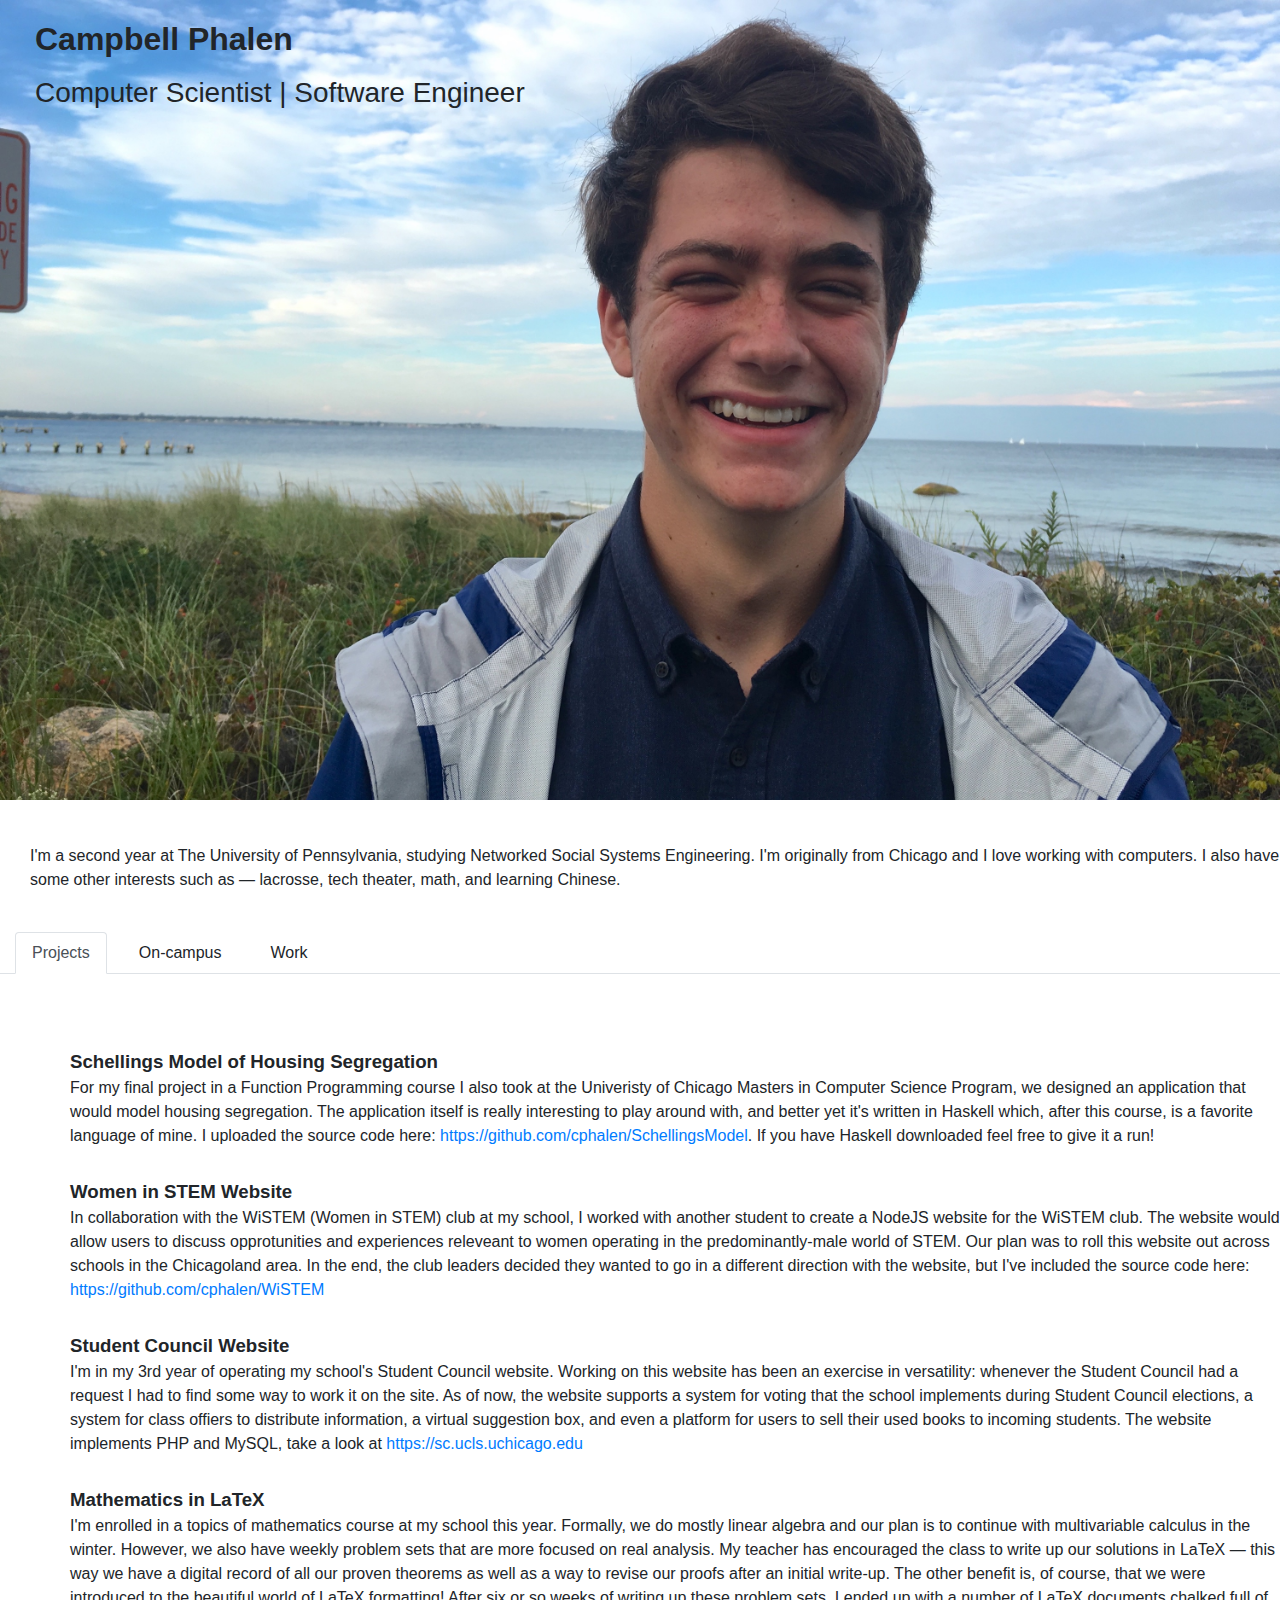
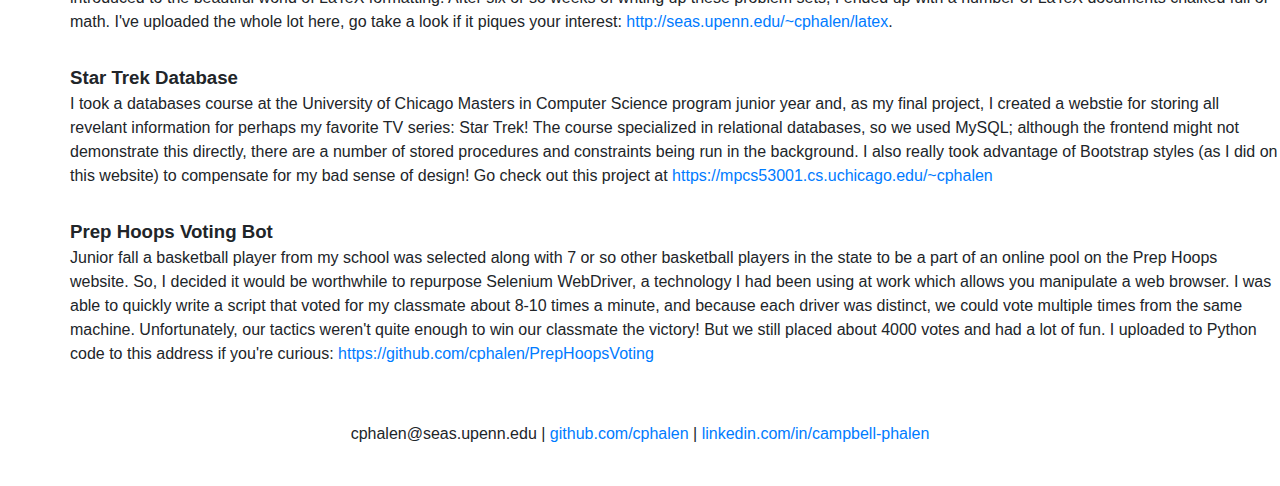
==== commit 62340c2e: "Small change to index" ====
--- a/index.html
+++ b/index.html
@@ -96,7 +96,6 @@
   </section>
   <br />
   <section class="bio">
-    <header>About me</header>
     <p>
       I'm a second year at The University of Pennsylvania, studying Networked
       Social Systems Engineering. I'm originally from Chicago and I love working
@@ -122,7 +121,6 @@
   </ul>
   <br />
   <section class="Projects">
-    <header>Projects</header>
     <ul>
       <li>
         <header>Schellings Model of Housing Segregation</header>
@@ -230,11 +228,6 @@
   </section>
 
   <section class="Activities">
-    <header>On-campus</header>
-    <p>
-      If you're interested in what I spend my time doing when I'm not in the
-      classroom or in the office, here's a short rundown.
-    </p>
     <ul>
       <li>
         <header>Penn Labs</header>
@@ -276,7 +269,6 @@
   </section>
 
   <section class="Work">
-    <header>Work</header>
     <ul>
       <li>
         <header>Blizzard Entertainment</header>
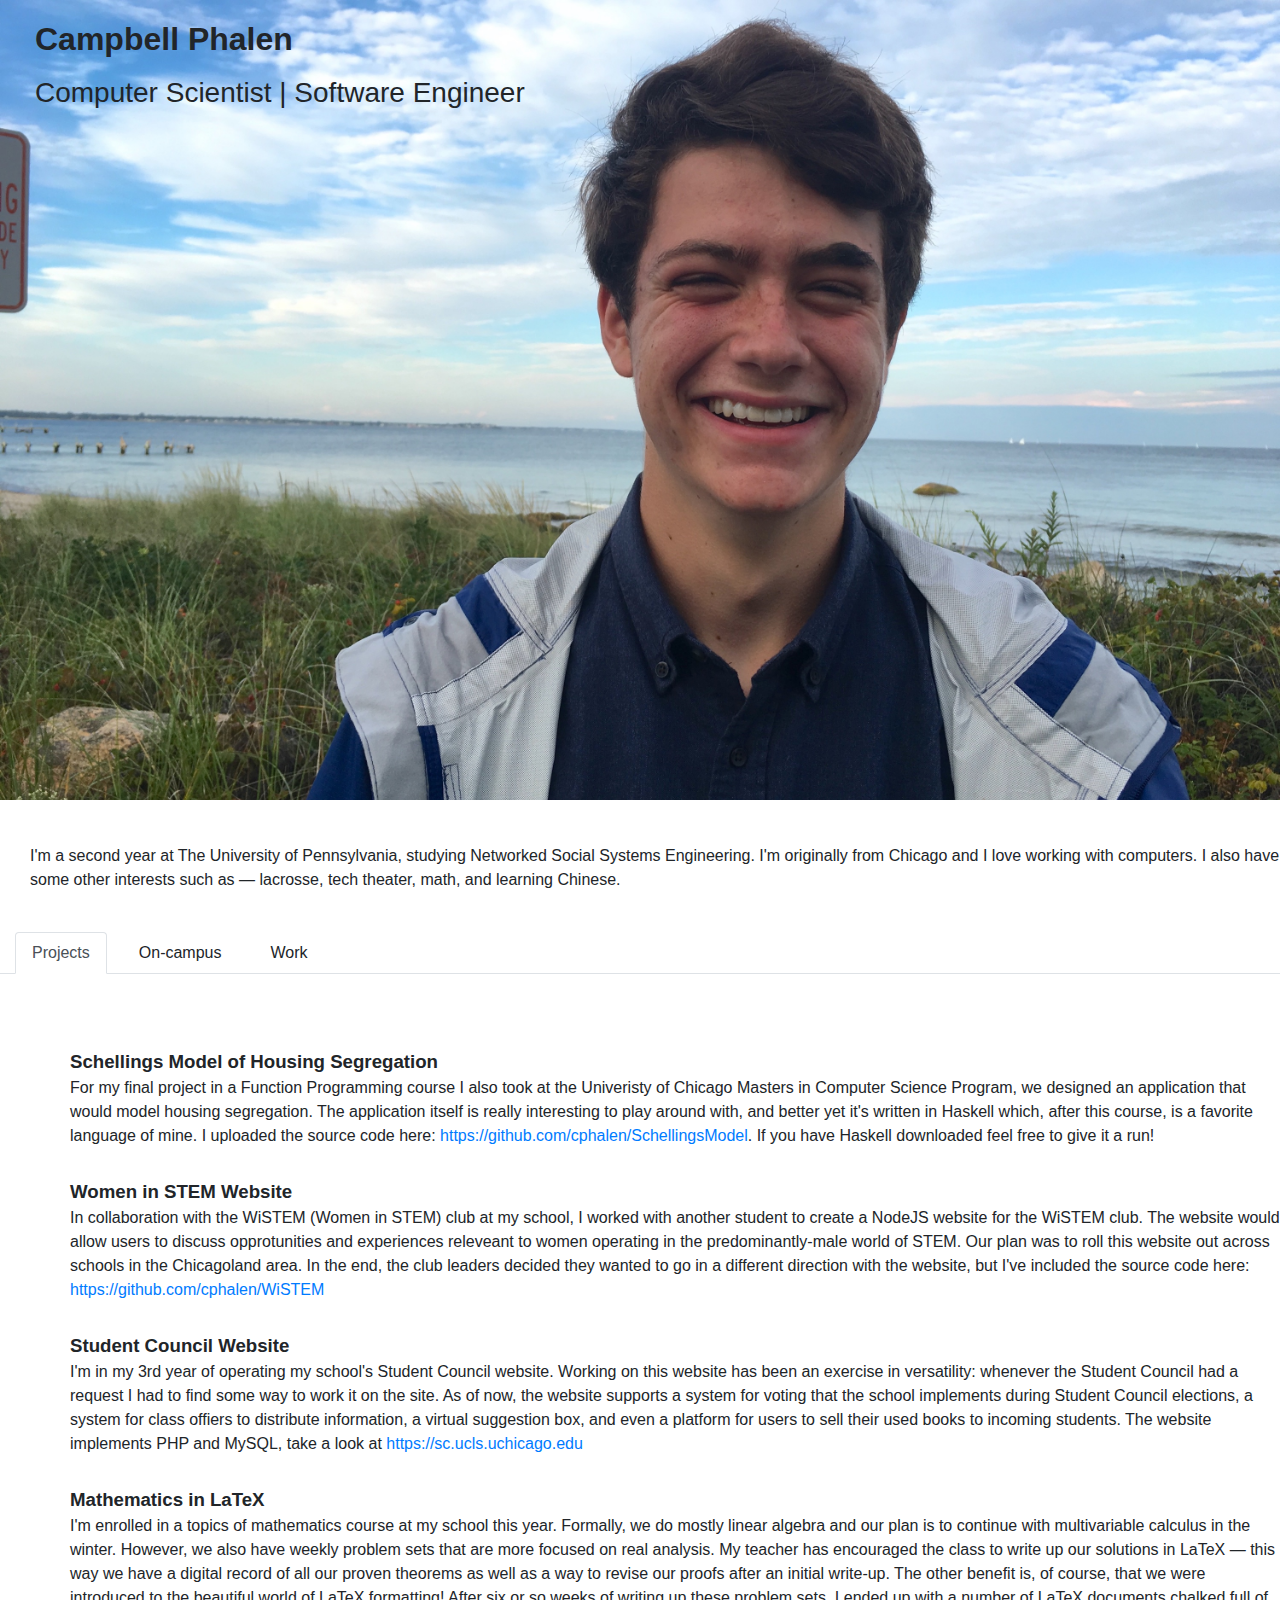
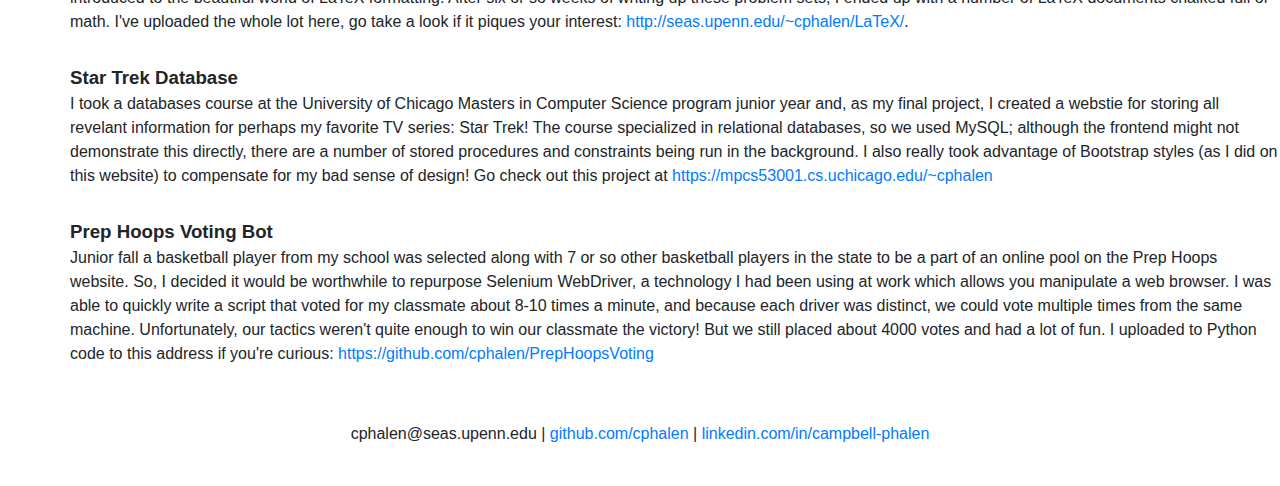
==== commit 0876aeb8: "Fixed broken link" ====
--- a/index.html
+++ b/index.html
@@ -183,8 +183,8 @@
           ended up with a number of LaTeX documents chalked full of math. I've
           uploaded the whole lot here, go take a look if it piques your
           interest:
-          <a href="http://seas.upenn.edu/~cphalen/latex"
-            >http://seas.upenn.edu/~cphalen/latex</a
+          <a href="http://seas.upenn.edu/~cphalen/LaTeX/"
+            >http://seas.upenn.edu/~cphalen/LaTeX/</a
           >.
         </p>
       </li>
